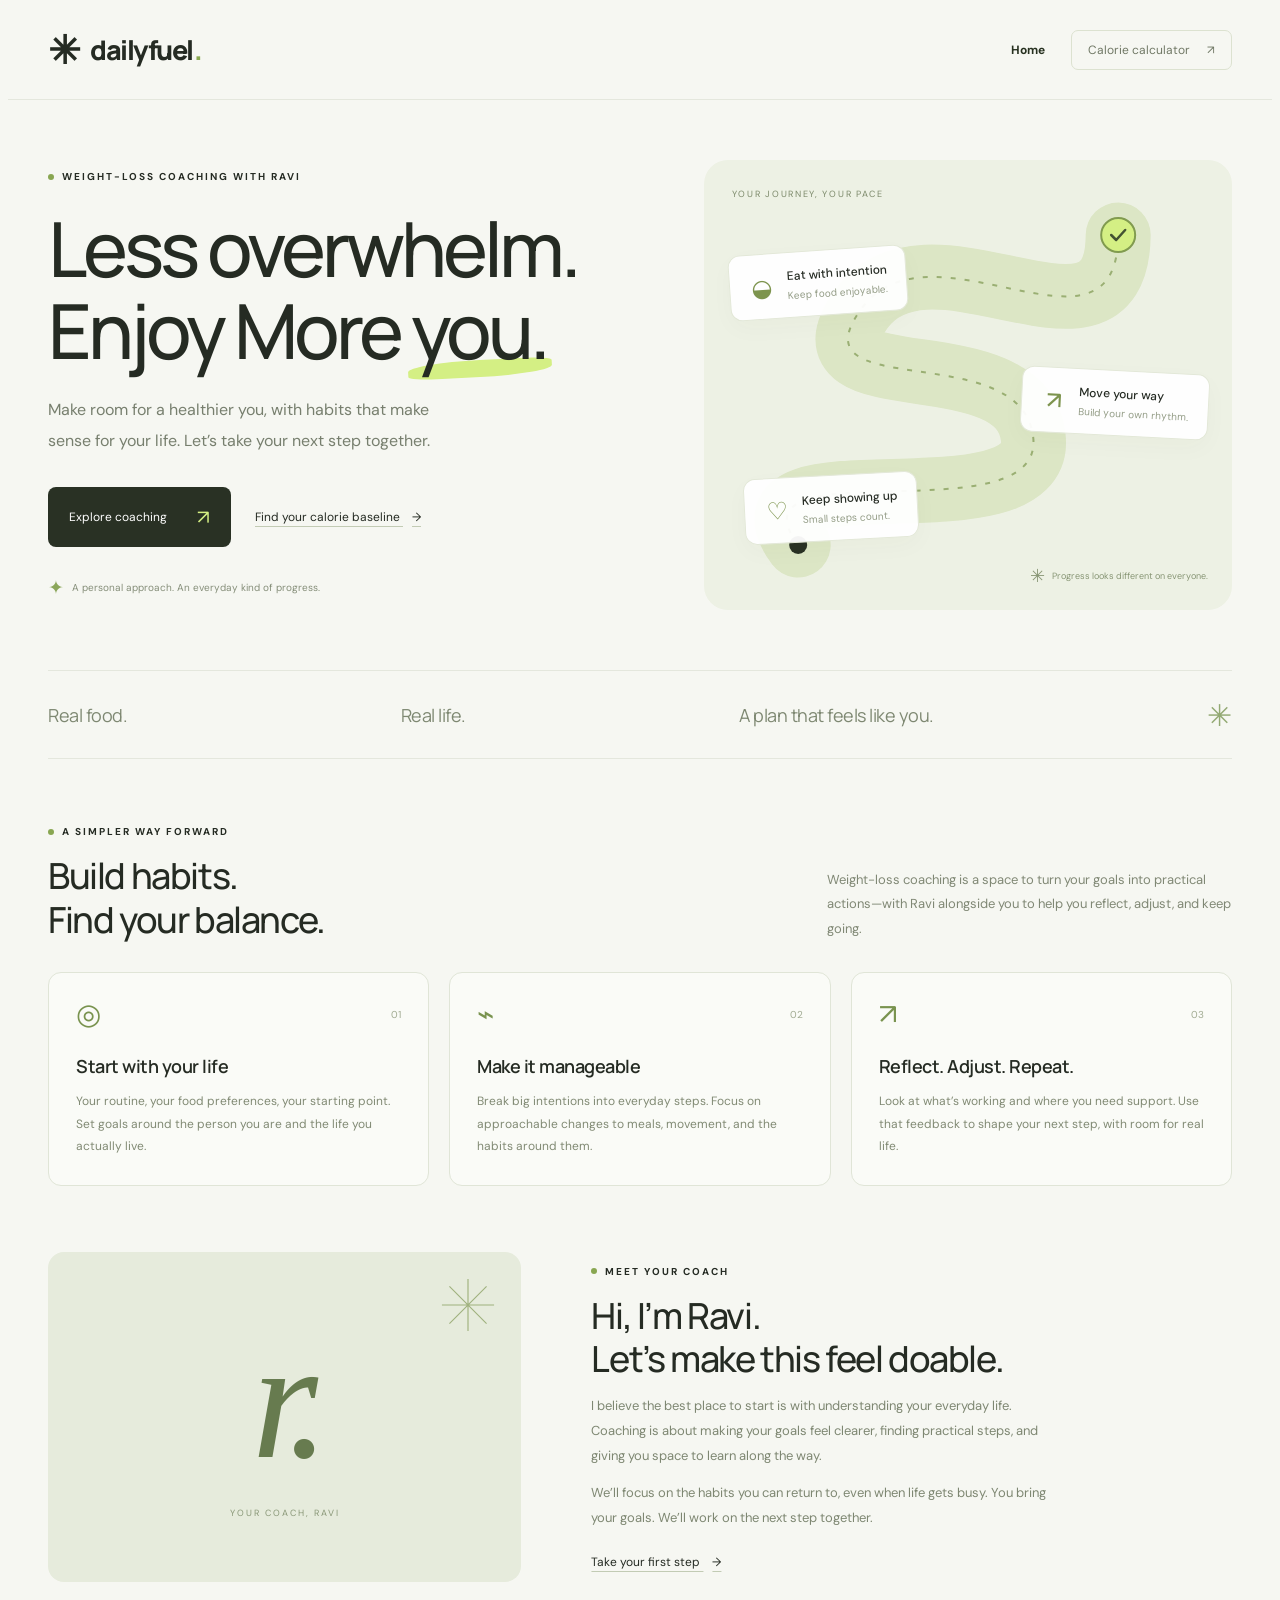
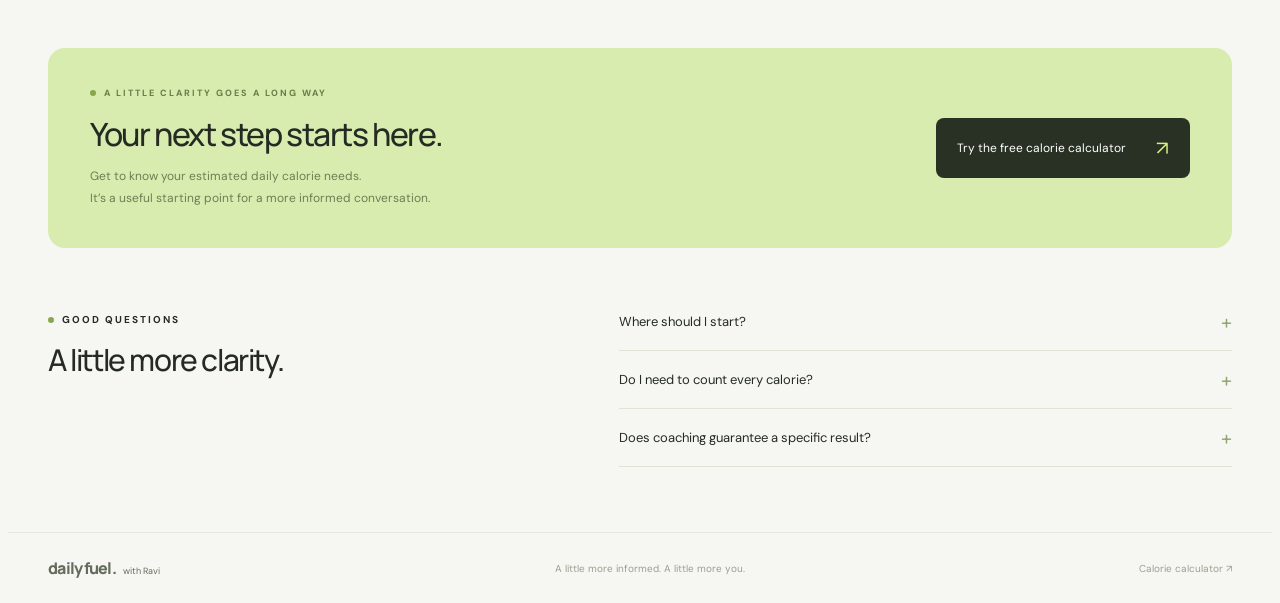
==== index.html @ 8ad629ba "baseline" ====
<!DOCTYPE html>
<html lang="en">
<head>
  <meta charset="UTF-8">
  <meta name="viewport" content="width=device-width, initial-scale=1.0">
  <meta name="theme-color" content="#f6f7f2">
  <meta name="description" content="Weight-loss coaching with Ravi. A practical, personal approach to food, movement, and everyday habits that fit your life.">
  <title>Ravi — Weight-loss Coaching | Daily Fuel</title>
  <link rel="stylesheet" href="styles.css">
</head>
<body class="home-page">
  <header class="site-header">
    <a class="brand" href="index.html" aria-label="Daily Fuel with Ravi home"><span class="brand-icon">✳</span> dailyfuel<span class="brand-dot">.</span></a>
    <nav class="site-nav" aria-label="Main navigation"><a href="index.html" aria-current="page">Home</a><a href="calculator.html">Calorie calculator <span aria-hidden="true">↗</span></a></nav>
  </header>
  <main>
    <section class="coach-hero" aria-labelledby="hero-title">
      <div class="hero-copy">
        <div class="eyebrow"><span></span> WEIGHT-LOSS COACHING WITH RAVI</div>
        <h1 id="hero-title">Less overwhelm.<br>Enjoy More <em>you.</em></h1>
        <p>Make room for a healthier you, with habits that make sense for your life. Let’s take your next step together.</p>
        <div class="hero-actions"><a class="primary-link" href="#coaching">Explore coaching <span aria-hidden="true">↗</span></a><a class="text-link" href="calculator.html">Find your calorie baseline <span aria-hidden="true">→</span></a></div>
        <div class="hero-note"><span aria-hidden="true">✦</span> A personal approach. An everyday kind of progress.</div>
      </div>
      <div class="journey-art" role="img" aria-label="An illustrated winding path through small everyday steps toward your goals">
        <div class="art-label">YOUR JOURNEY, YOUR PACE</div>
        <svg class="journey-path" viewBox="0 0 480 450" fill="none" aria-hidden="true"><path d="M70 385C-5 285 317 378 305 277S63 245 133 149 389 218 390 75" stroke="#dce6c5" stroke-width="65" stroke-linecap="round"/><path d="M70 385C-5 285 317 378 305 277S63 245 133 149 389 218 390 75" stroke="#9aaf73" stroke-width="2" stroke-dasharray="5 9"/><circle cx="70" cy="385" r="9" fill="#293124"/><circle cx="390" cy="75" r="17" fill="#d4ef84" stroke="#819b4f" stroke-width="2"/><path d="m383 75 5 5 9-10" stroke="#435332" stroke-width="2.5" stroke-linecap="round" stroke-linejoin="round"/></svg>
        <div class="habit-chip chip-one"><span aria-hidden="true">◒</span><div>Eat with intention<small>Keep food enjoyable.</small></div></div>
        <div class="habit-chip chip-two"><span aria-hidden="true">↗</span><div>Move your way<small>Build your own rhythm.</small></div></div>
        <div class="habit-chip chip-three"><span aria-hidden="true">♡</span><div>Keep showing up<small>Small steps count.</small></div></div>
        <div class="art-caption"><span aria-hidden="true">✳</span> Progress looks different on everyone.</div>
      </div>
    </section>
    <div class="values-strip" aria-label="Coaching principles"><span>Real food.</span><span>Real life.</span><span>A plan that feels like you.</span><span class="strip-flower" aria-hidden="true">✳</span></div>
    <section class="coaching-section" id="coaching" aria-labelledby="coaching-title">
      <div class="section-intro"><div><div class="eyebrow"><span></span> A SIMPLER WAY FORWARD</div><h2 id="coaching-title">Build habits.<br>Find your balance.</h2></div><p>Weight-loss coaching is a space to turn your goals into practical actions—with Ravi alongside you to help you reflect, adjust, and keep going.</p></div>
      <div class="coaching-grid">
        <article class="coaching-card"><div class="card-top"><span class="coaching-icon" aria-hidden="true">◎</span><span>01</span></div><h3>Start with your life</h3><p>Your routine, your food preferences, your starting point. Set goals around the person you are and the life you actually live.</p></article>
        <article class="coaching-card"><div class="card-top"><span class="coaching-icon" aria-hidden="true">⌁</span><span>02</span></div><h3>Make it manageable</h3><p>Break big intentions into everyday steps. Focus on approachable changes to meals, movement, and the habits around them.</p></article>
        <article class="coaching-card"><div class="card-top"><span class="coaching-icon" aria-hidden="true">↗</span><span>03</span></div><h3>Reflect. Adjust. Repeat.</h3><p>Look at what’s working and where you need support. Use that feedback to shape your next step, with room for real life.</p></article>
      </div>
    </section>
    <section class="coach-about" aria-labelledby="about-title"><div class="coach-monogram" aria-hidden="true"><span>r.</span><div>YOUR COACH, RAVI</div><svg viewBox="0 0 100 100"><path d="M50 5v90M5 50h90M18 18l64 64M18 82l64-64"/></svg></div><div class="about-copy"><div class="eyebrow"><span></span> MEET YOUR COACH</div><h2 id="about-title">Hi, I’m Ravi.<br>Let’s make this feel doable.</h2><p>I believe the best place to start is with understanding your everyday life. Coaching is about making your goals feel clearer, finding practical steps, and giving you space to learn along the way.</p><p>We’ll focus on the habits you can return to, even when life gets busy. You bring your goals. We’ll work on the next step together.</p><a class="text-link" href="#first-step">Take your first step <span aria-hidden="true">→</span></a></div></section>
    <section class="first-step" id="first-step" aria-labelledby="start-title"><div><div class="eyebrow"><span></span> A LITTLE CLARITY GOES A LONG WAY</div><h2 id="start-title">Your next step starts here.</h2><p>Get to know your estimated daily calorie needs.<br>It’s a useful starting point for a more informed conversation.</p></div><a class="primary-link" href="calculator.html">Try the free calorie calculator <span aria-hidden="true">↗</span></a></section>
    <section class="coaching-faq" aria-labelledby="faq-title"><div><div class="eyebrow"><span></span> GOOD QUESTIONS</div><h2 id="faq-title">A little more clarity.</h2></div><div class="faq-items"><details><summary>Where should I start?</summary><p>Explore the coaching approach above, then try the free calorie calculator to get an estimated baseline. Think about your current routine and one change you’d like to work on.</p></details><details><summary>Do I need to count every calorie?</summary><p>The calculator is an optional tool for understanding your estimated energy needs. Coaching also makes room for your preferences, daily routine, and the habits you want to build.</p></details><details><summary>Does coaching guarantee a specific result?</summary><p>No. Everyone’s starting point, circumstances, and progress are different. Coaching focuses on practical steps and ongoing reflection rather than a promised number or deadline.</p></details></div></section>
  </main>
  <footer><a class="footer-brand" href="index.html">dailyfuel. <span>with Ravi</span></a><span>A little more informed. A little more you.</span><a href="calculator.html">Calorie calculator ↗</a></footer>
</body>
</html>
---- styles.css ----
@import url('https://fonts.googleapis.com/css2?family=DM+Sans:wght@400;450;500;550;600;650;700&family=Manrope:wght@400;500;600;650;700;750;800&display=swap');

:root{--bg:#f6f7f2;--ink:#252b23;--muted:#7b8177;--green:#d4ef84;--line:#e4e7dd;--font:'DM Sans',sans-serif}*{box-sizing:border-box}html{scroll-behavior:smooth}body{margin:0;background:var(--bg);color:var(--ink);font-family:var(--font);font-size:14px}button,input,select{font:inherit}button,a,input,select,summary{-webkit-tap-highlight-color:transparent}a{color:inherit}button{cursor:pointer}button:focus-visible,a:focus-visible,summary:focus-visible{outline:3px solid #91ac53;outline-offset:4px}.site-header{max-width:1264px;margin:auto;height:100px;display:flex;align-items:center;justify-content:space-between;padding:0 40px;border-bottom:1px solid var(--line)}.brand{text-decoration:none;font-family:Manrope,sans-serif;font-size:27px;font-weight:800;letter-spacing:-1.5px;display:flex;align-items:center;gap:9px}.brand-icon{font-size:39px;line-height:1;letter-spacing:0}.brand-dot{color:#89a951;margin-left:-8px}.header-link{font-size:12px;text-decoration:none;color:#6f766a}.header-link span{margin-left:19px;font-size:20px;color:var(--ink)}main{max-width:1184px;margin:auto}.intro{position:relative;padding:47px 0 36px}.eyebrow{font-size:10px;letter-spacing:2px;font-weight:700;display:flex;align-items:center;gap:8px}.eyebrow>span{height:6px;width:6px;background:#88a651;border-radius:50%}h1{font-family:Manrope,sans-serif;font-size:58px;line-height:1.12;font-weight:500;letter-spacing:-2.8px;margin:18px 0;position:relative;width:max-content}h1>span{position:relative;z-index:1}h1>svg{position:absolute;width:124px;right:0;bottom:-7px;fill:none;stroke:#b3d65f;stroke-width:5;stroke-linecap:round}.intro>p{font-size:14px;line-height:1.8;color:#787e73;margin:21px 0 0}.intro-stamp{position:absolute;right:55px;top:86px;display:flex;align-items:center;gap:15px;transform:rotate(-7deg)}.intro-stamp svg{width:80px;height:80px;fill:#d4ef84;stroke:#839649;stroke-width:1.2}.intro-stamp span{font-size:13px;line-height:1.7;color:#848b7a}.calculator{display:grid;grid-template-columns:1fr 1fr;overflow:hidden;border:1px solid #e0e4d6;border-radius:22px;box-shadow:0 12px 40px #2e3d1c05;background:#fff}.form-panel{padding:33px 36px 24px}.panel-heading{display:flex;align-items:center;justify-content:space-between;margin-bottom:28px;gap:16px}.step{font-size:9px;letter-spacing:1.6px;font-weight:700;color:#8a9080}h2{font-family:Manrope,sans-serif;font-size:22px;letter-spacing:-.7px;margin:10px 0 0;font-weight:650}.unit-toggle{padding:4px;background:#f2f4ed;border-radius:7px;display:flex;flex-shrink:0}.unit-toggle button{font-size:10px;border:0;background:transparent;padding:7px 11px;color:#8a907e;border-radius:5px}.unit-toggle button.active{color:var(--ink);background:white;box-shadow:0 1px 4px #0000000d;font-weight:600}.field-row{display:grid;grid-template-columns:1fr 1fr;gap:20px;margin-bottom:22px}.field label,.field legend{font-size:12px;font-weight:550;margin-bottom:10px;display:block}.input-wrap{display:flex;border:1px solid #e1e5da;border-radius:8px;background:#fcfdf9;align-items:center;overflow:hidden;height:49px}.input-wrap:focus-within{border-color:#8eac52;box-shadow:0 0 0 3px #d4ef8433}.input-wrap input{width:100%;min-width:0;border:0;outline:none;padding:14px;background:transparent;color:var(--ink);font-size:15px;font-weight:500;appearance:textfield;-moz-appearance:textfield}.input-wrap input::-webkit-inner-spin-button{appearance:none}.input-wrap>span{padding-right:15px;color:#929987;font-size:11px}.gender-field{border:0;padding:0;margin:0;min-width:0}.gender-field legend{padding:0}.info{font-size:9px;color:#939989;display:inline-flex;align-items:center;justify-content:center;border:1px solid #c5cbbb;border-radius:50%;width:12px;height:12px;margin-left:4px}.gender-options{display:flex;gap:8px}.gender-options label{position:relative;flex:1;margin:0;cursor:pointer}.gender-options input{position:absolute;opacity:0}.gender-options span{height:49px;display:flex;align-items:center;justify-content:center;border:1px solid #e1e5da;border-radius:8px;color:#8a907f;font-size:12px}.gender-options input:checked+span{background:#f0f5e5;color:#43532b;border-color:#b9ce8f}.gender-options input:focus-visible+span{outline:3px solid #91ac53;outline-offset:2px}.select-wrap{position:relative}.select-wrap:after{content:'⌄';position:absolute;right:16px;top:12px;pointer-events:none;color:#7d856e}.field select{appearance:none;width:100%;height:49px;border:1px solid #e1e5da;border-radius:8px;padding:0 35px 0 14px;color:#4e5547;background:#fcfdf9;font-size:12px;outline-color:#8eac52}.field-help{font-size:10px;line-height:1.6;color:#929888;margin:8px 0 23px}.calculate-button{width:100%;height:50px;background:var(--ink);color:#fff;border:0;border-radius:8px;font-size:12px;font-weight:500;display:flex;align-items:center;justify-content:space-between;padding:0 19px;transition:background .2s,transform .2s}.calculate-button:hover{background:#414d35;transform:translateY(-1px)}.calculate-button>span{font-size:22px;color:var(--green)}.privacy{font-size:9px;color:#929889;display:flex;gap:6px;align-items:center;justify-content:center;margin:14px 0 0}.privacy svg{height:12px;width:12px;fill:none;stroke:currentColor;stroke-width:1.2}.results-panel{padding:34px 36px 23px;background:#edf2e3;position:relative}.results-top{display:flex;justify-content:space-between;gap:10px}.result-status{display:flex;gap:5px;align-items:center;font-size:8px;letter-spacing:1px;color:#6d7d55}.result-status>span{background:#8eac59;height:5px;width:5px;border-radius:50%}.maintenance{padding:32px 0 26px;text-align:center}.result-label{font-size:12px;color:#6d785f}.main-number{display:flex;justify-content:center;align-items:baseline;gap:9px;margin:9px 0 3px}.main-number>span:first-child{font-family:Manrope,sans-serif;font-size:66px;line-height:1.15;font-weight:600;letter-spacing:-3px}.main-number>span:last-child{font-size:12px;color:#808a72}.maintenance p{font-size:11px;color:#8b927e;margin:7px 0 0}.goal-cards{display:grid;grid-template-columns:1fr 1fr;gap:14px}.goal-card{border:1px solid #dfe6d1;background:#f8faf3;border-radius:12px;padding:16px 20px 17px}.goal-icon{width:27px;height:27px;background:#e8efda;border-radius:50%;display:flex;align-items:center;justify-content:center;font-size:18px;color:#65764c}.goal-card h3{font-size:12px;font-weight:500;margin:12px 0 7px}.goal-number{font-family:Manrope,sans-serif;font-size:33px;font-weight:600;letter-spacing:-1.2px;line-height:1.2}.cal-unit{font-size:10px;color:#919986}.goal-tag{border-top:1px solid #e3e8d9;margin-top:13px;padding-top:11px;color:#7f8c6b;font-size:9px}.result-insight{display:flex;gap:12px;align-items:center;margin-top:22px;border-top:1px solid #dce4d0;padding-top:19px}.result-insight>span{font-size:25px;color:#7d9552}.result-insight p{font-size:11px;line-height:1.8;color:#6f7c5d;margin:0}.result-insight strong{font-weight:400;color:#8d967e}.result-footnote{font-size:9px;color:#98a18d;text-align:center;margin:18px 0 0}.explainers{display:grid;grid-template-columns:1fr 1fr 1fr;gap:37px;padding:37px 0 24px}.explainers article{display:flex;gap:13px;align-items:flex-start}.detail-icon{flex-shrink:0;width:32px;height:32px;background:#edf0e6;display:flex;align-items:center;justify-content:center;border-radius:9px;font-size:23px;color:#778565}.explainers h3{font-size:11px;font-weight:600;margin:2px 0 8px}.explainers p{font-size:10px;line-height:1.9;color:#8a9082;margin:0}.explainers a{text-underline-offset:3px}.method{font-size:10px;color:#838b77;margin:0 0 28px;max-width:760px}.method summary{cursor:pointer;width:fit-content}.method p{line-height:1.9}footer{max-width:1264px;margin:auto;border-top:1px solid var(--line);padding:24px 40px;display:flex;align-items:center;justify-content:space-between;color:#9aa08f;font-size:10px}.footer-brand{font-family:Manrope,sans-serif;font-size:16px;font-weight:800;letter-spacing:-.7px;color:#646c5d}.results-panel.refreshed{animation:refresh .5s ease}@keyframes refresh{50%{background:#e0eccb}}@media(min-width:1500px){main{padding-top:20px}.intro{padding-top:60px;padding-bottom:48px}.site-header{height:110px}}@media(max-width:1250px){main{margin:0 48px}.site-header,footer{margin:0 24px;padding-left:24px;padding-right:24px}.form-panel,.results-panel{padding-left:26px;padding-right:26px}.panel-heading{gap:8px}h2{font-size:20px}}@media(max-width:900px){main{margin:0 28px}.calculator{grid-template-columns:1fr 1fr}.form-panel,.results-panel{padding:26px 20px}.panel-heading{flex-wrap:wrap;gap:15px;margin-bottom:22px}.intro-stamp{right:0}.field-row{gap:12px}.main-number>span:first-child{font-size:52px}.main-number{flex-wrap:wrap;gap:4px}.goal-card{padding:15px 12px}.goal-number{font-size:29px}.results-top{flex-wrap:wrap}.maintenance{padding-top:48px}.explainers{gap:20px}.explainers article{gap:9px}.detail-icon{width:27px;height:27px}.header-link{font-size:10px}}@media(max-width:680px){.site-header{height:80px;margin:0 20px;padding:0}.brand{font-size:24px}.brand-icon{font-size:32px}.header-link{font-size:0}.header-link span{font-size:22px}main{margin:0 20px}.intro{padding:34px 0 30px}h1{font-size:43px;letter-spacing:-2px}.intro>p{font-size:12px;max-width:330px}.intro-stamp{display:none}.eyebrow{font-size:9px}.desktop-break{display:none}.calculator{grid-template-columns:1fr;border-radius:17px}.form-panel{padding:27px 23px 24px}.results-panel{padding:27px 23px}.panel-heading{flex-wrap:nowrap;gap:10px}h2{font-size:19px}.unit-toggle button{padding:7px 8px}.field-row{gap:16px}.maintenance{padding:27px 0}.main-number>span:first-child{font-size:66px}.goal-card{padding:18px}.goal-number{font-size:33px}.explainers{grid-template-columns:1fr;gap:23px;padding:30px 2px}.explainers h3{font-size:12px}.explainers p{font-size:11px}.detail-icon{width:34px;height:34px}.explainers article{gap:14px}.method{font-size:11px}footer{margin:0 20px;padding:21px 0;gap:12px;flex-wrap:wrap}footer>span:last-child{display:none}.privacy{font-size:8px}}@media(prefers-reduced-motion:reduce){*,*:before,*:after{scroll-behavior:auto!important;animation:none!important;transition:none!important}}

/* Shared navigation and Ravi coaching homepage */
.site-nav{display:flex;align-items:center;gap:26px}.site-nav a{text-decoration:none;font-size:12px;color:#707865;padding:10px 0;white-space:nowrap}.site-nav a[aria-current=page]{color:#273120;font-weight:700}.site-nav a:hover{color:#526c2b}.site-nav a:last-child{padding:11px 16px;border:1px solid #dce2d0;border-radius:7px}.site-nav a:last-child[aria-current=page]{background:#eaf0de}.site-nav a span{margin-left:14px}.home-page h1{font-size:76px;line-height:1.08;letter-spacing:-4px;margin:24px 0}.home-page h1 em{font-style:normal;position:relative;z-index:0}.home-page h1 em:after{content:'';position:absolute;height:17px;bottom:5px;left:-3px;right:-5px;background:var(--green);z-index:-1;border-radius:50% 20%;transform:rotate(-3deg)}.coach-hero{display:grid;grid-template-columns:1.15fr 1fr;gap:48px;align-items:center;padding:60px 0}.hero-copy>p{font-size:16px;color:#777f6e;line-height:1.9;max-width:425px}.hero-actions{display:flex;align-items:center;gap:24px;margin-top:31px;flex-wrap:wrap}.primary-link{display:inline-flex;justify-content:space-between;align-items:center;gap:30px;padding:17px 21px;background:#293124;color:white;border-radius:8px;text-decoration:none;font-size:12px;transition:background .2s,transform .2s}.primary-link:hover{background:#485c33;transform:translateY(-2px)}.primary-link>span{color:var(--green);font-size:20px}.text-link{font-size:12px;text-underline-offset:5px;text-decoration-color:#c2cbb4}.text-link>span{margin-left:9px}.hero-note{font-size:10px;color:#858e79;margin-top:28px;display:flex;align-items:center;gap:8px}.hero-note>span{color:#8ba65a;font-size:19px}.journey-art{position:relative;height:450px;border-radius:24px;background:#edf1e4;overflow:hidden}.art-label{position:absolute;top:28px;left:28px;font-size:9px;letter-spacing:1.7px;color:#7c896a}.journey-path{width:100%;height:100%;position:absolute;inset:0}.habit-chip{display:flex;gap:12px;align-items:center;position:absolute;padding:15px 19px;background:#fffffff2;border:1px solid #e3e8d8;border-radius:12px;box-shadow:0 8px 25px #3a4d1d07;font-size:12px;font-weight:500}.habit-chip>span{font-size:24px;color:#7d944e;width:26px;text-align:center}.habit-chip small{display:block;margin-top:5px;font-size:10px;color:#939c86;font-weight:400}.chip-one{top:90px;left:25px;transform:rotate(-4deg)}.chip-two{top:210px;right:23px;transform:rotate(3deg)}.chip-three{bottom:69px;left:40px;transform:rotate(-3deg)}.art-caption{position:absolute;bottom:22px;right:24px;font-size:9px;color:#879574;display:flex;align-items:center;gap:7px}.art-caption>span{font-size:18px}.values-strip{border-top:1px solid var(--line);border-bottom:1px solid var(--line);display:flex;justify-content:space-between;align-items:center;gap:20px;padding:23px 0;font-family:Manrope,sans-serif;font-size:18px;letter-spacing:-.5px;color:#7e8872}.strip-flower{font-size:30px;color:#93a973}.coaching-section{padding:66px 0}.section-intro{display:flex;justify-content:space-between;align-items:flex-end;gap:45px;margin-bottom:30px}.home-page h2{font-size:36px;line-height:1.22;letter-spacing:-1.4px;font-weight:500;margin-top:16px}.section-intro>p{max-width:405px;color:#808875;font-size:13px;line-height:1.9;margin:0}.coaching-grid{display:grid;grid-template-columns:repeat(3,1fr);gap:20px}.coaching-card{border:1px solid #e0e5d7;background:#fafbf7;padding:27px;border-radius:13px}.card-top{display:flex;justify-content:space-between;align-items:center;color:#a0aa91;font-size:10px}.coaching-icon{font-size:29px;line-height:1;color:#79934f}.coaching-card h3{font-family:Manrope,sans-serif;font-size:18px;letter-spacing:-.5px;font-weight:600;margin:25px 0 12px}.coaching-card p{font-size:12px;line-height:1.9;color:#818a74;margin:0}.coach-about{display:grid;grid-template-columns:.85fr 1.15fr;gap:70px;align-items:center;padding:0 0 66px}.coach-monogram{height:330px;background:#e6ebdc;border-radius:16px;position:relative;display:flex;flex-direction:column;align-items:center;justify-content:center;overflow:hidden}.coach-monogram>span{font-family:Georgia,serif;font-style:italic;font-size:170px;line-height:1;color:#677b4f;letter-spacing:-12px}.coach-monogram>div{font-size:9px;letter-spacing:2px;color:#899777;margin-top:22px}.coach-monogram svg{position:absolute;top:24px;right:24px;width:58px;stroke:#a0b27f;stroke-width:2}.about-copy>p{font-size:13px;line-height:1.9;color:#7e8772;max-width:470px}.about-copy .text-link{display:inline-block;margin-top:10px}.first-step{background:#d9ecaf;border-radius:17px;padding:39px 42px;display:flex;justify-content:space-between;align-items:center;gap:30px}.first-step .eyebrow{font-size:9px;color:#677b47}.first-step h2{font-size:32px}.first-step p{font-size:12px;line-height:1.8;color:#6d7e54;margin-bottom:0}.first-step .primary-link{flex-shrink:0}.coaching-faq{display:grid;grid-template-columns:1fr 1.2fr;gap:60px;padding:65px 0}.coaching-faq h2{font-size:30px}.faq-items details{border-bottom:1px solid #dfe5d5;padding:20px 0}.faq-items details:first-child{padding-top:0}.faq-items summary{cursor:pointer;font-size:13px;list-style:none;padding-right:25px;position:relative}.faq-items summary::-webkit-details-marker{display:none}.faq-items summary:after{content:'+';position:absolute;right:0;color:#91a471;font-size:20px;top:-4px}.faq-items details[open] summary:after{content:'−'}.faq-items p{color:#808975;font-size:12px;line-height:1.9;margin:15px 0 0}.home-page footer a{text-decoration:none}.footer-brand>span{font-family:var(--font);font-size:9px;letter-spacing:0;font-weight:400;margin-left:5px}section[id]{scroll-margin-top:25px}
@media(max-width:1100px){.home-page h1{font-size:62px;letter-spacing:-3px}.coach-hero{gap:25px}.hero-actions{gap:20px}.coach-about{gap:35px}.first-step{padding:32px}.first-step h2{font-size:28px}.habit-chip{padding:13px}.chip-two{right:12px}.chip-three{left:20px}.coaching-card{padding:22px}.coaching-card h3{font-size:16px}}
@media(max-width:800px){.coach-hero{grid-template-columns:1fr;padding:40px 0;gap:35px}.home-page h1{font-size:65px}.hero-copy>p{max-width:470px}.journey-art{max-width:520px;width:100%;margin:0 auto;height:400px}.journey-path{height:450px}.chip-one{left:35px}.chip-three{bottom:50px;left:40px}.chip-two{right:35px;top:185px}.values-strip{font-size:15px}.section-intro{align-items:flex-start;gap:25px}.section-intro>p{max-width:300px}.home-page h2{font-size:30px}.coaching-grid{gap:12px}.coaching-card{padding:18px}.coach-about{grid-template-columns:.8fr 1.2fr;gap:25px}.coach-monogram{height:340px}.first-step{align-items:flex-start;flex-direction:column;gap:22px}.coaching-faq{gap:30px}.site-nav{gap:18px}}
@media(max-width:540px){.site-nav{gap:13px}.site-nav a{font-size:10px}.site-nav a:last-child{padding:9px}.site-nav a span{display:none}.brand{font-size:21px;gap:5px}.brand-icon{font-size:29px}.home-page h1{font-size:54px;letter-spacing:-2.8px}.coach-hero{padding:35px 0}.hero-copy .eyebrow{font-size:8px;letter-spacing:1.5px}.hero-copy>p{font-size:14px}.hero-actions{gap:22px}.hero-note{font-size:9px}.journey-art{height:370px}.journey-path{height:390px}.habit-chip{font-size:11px;padding:12px}.habit-chip small{font-size:9px}.chip-one{left:20px;top:80px}.chip-two{top:167px;right:15px}.chip-three{left:23px;bottom:55px}.art-label{font-size:8px}.art-caption{font-size:8px;right:16px}.values-strip{flex-wrap:wrap;gap:13px;font-size:13px;padding:20px 0}.strip-flower{font-size:22px}.section-intro{flex-direction:column;gap:19px}.section-intro>p{max-width:none;font-size:12px}.coaching-section{padding:40px 0}.coaching-grid{grid-template-columns:1fr;gap:14px}.coaching-card{padding:24px}.coaching-card h3{font-size:19px;margin-top:18px}.coach-about{grid-template-columns:1fr;gap:28px;padding-bottom:40px}.coach-monogram{height:250px}.coach-monogram>span{font-size:140px}.first-step{padding:28px 23px}.first-step .eyebrow{font-size:8px;letter-spacing:1.1px}.first-step h2{font-size:28px}.first-step .primary-link{width:100%;font-size:11px;gap:15px}.coaching-faq{grid-template-columns:1fr;gap:28px;padding:40px 0}.home-page footer>span{width:100%;order:3;font-size:9px}.home-page footer>a:last-child{font-size:9px}}
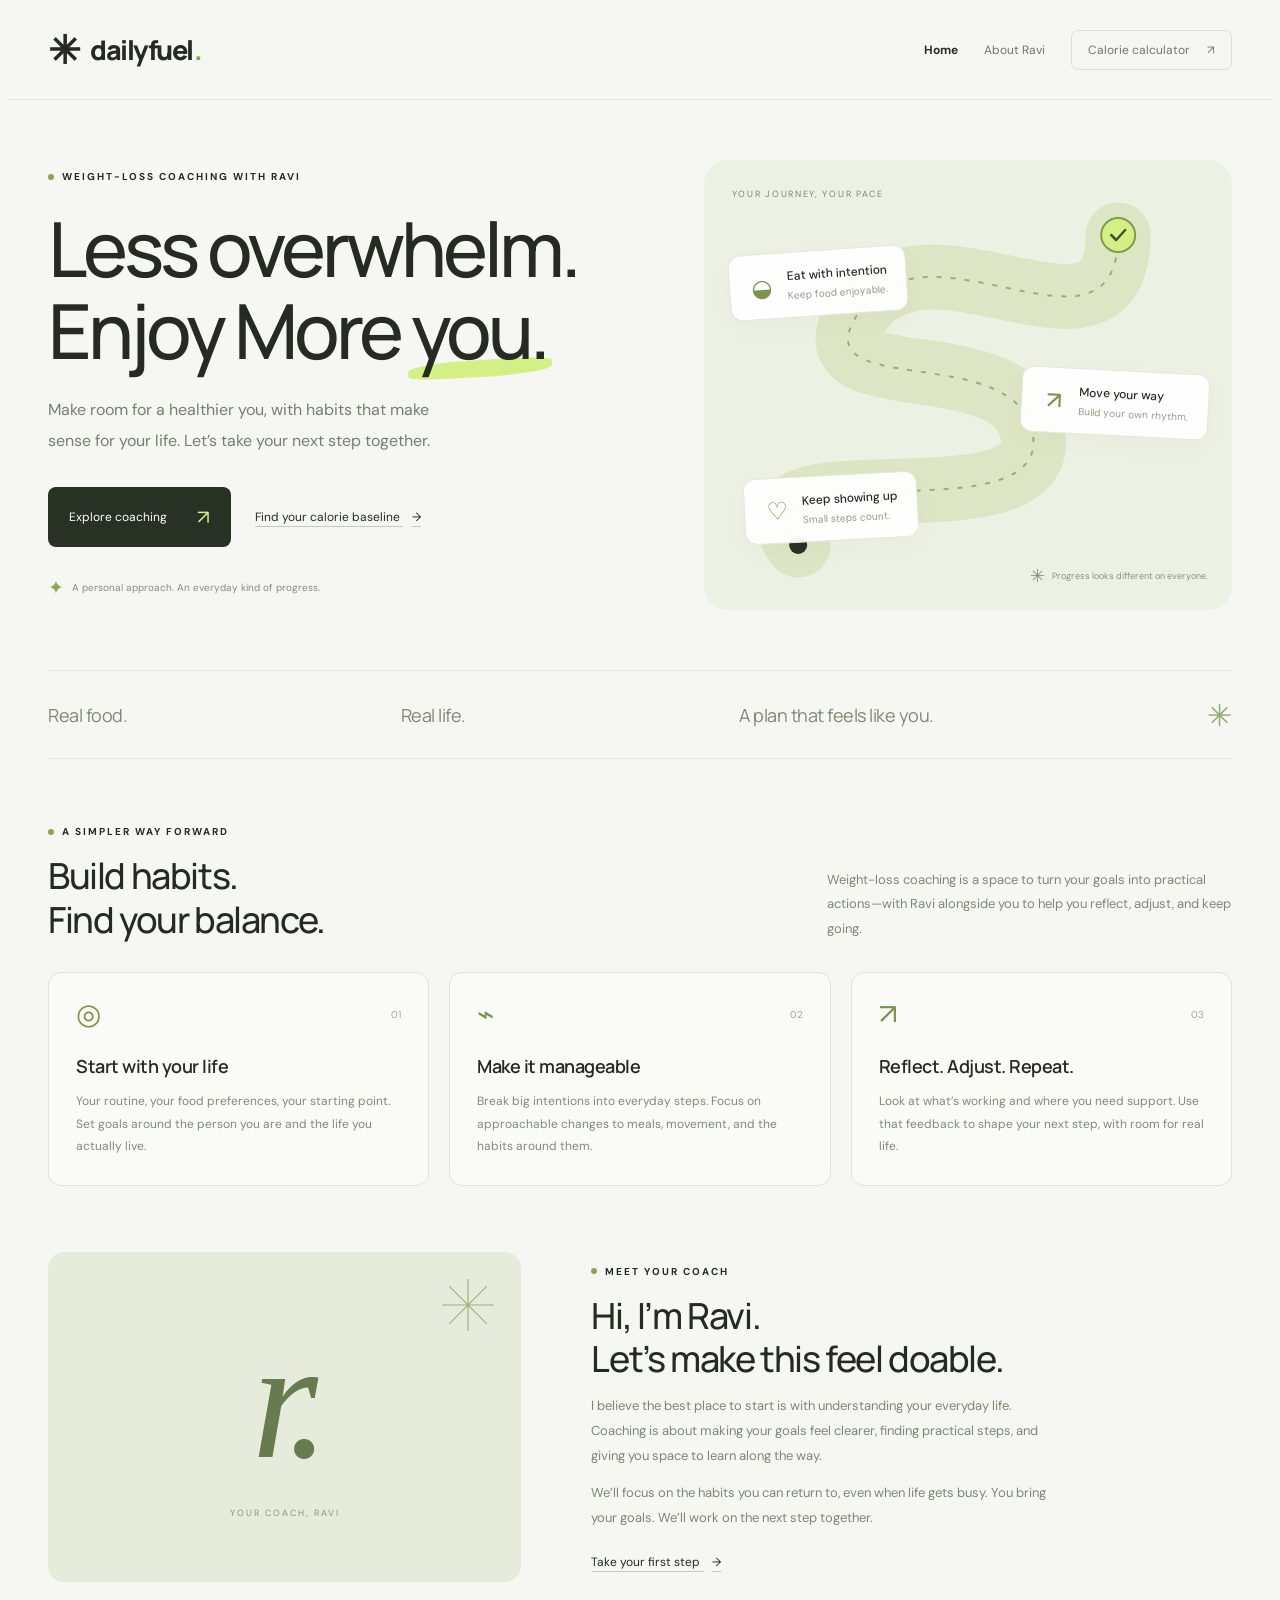
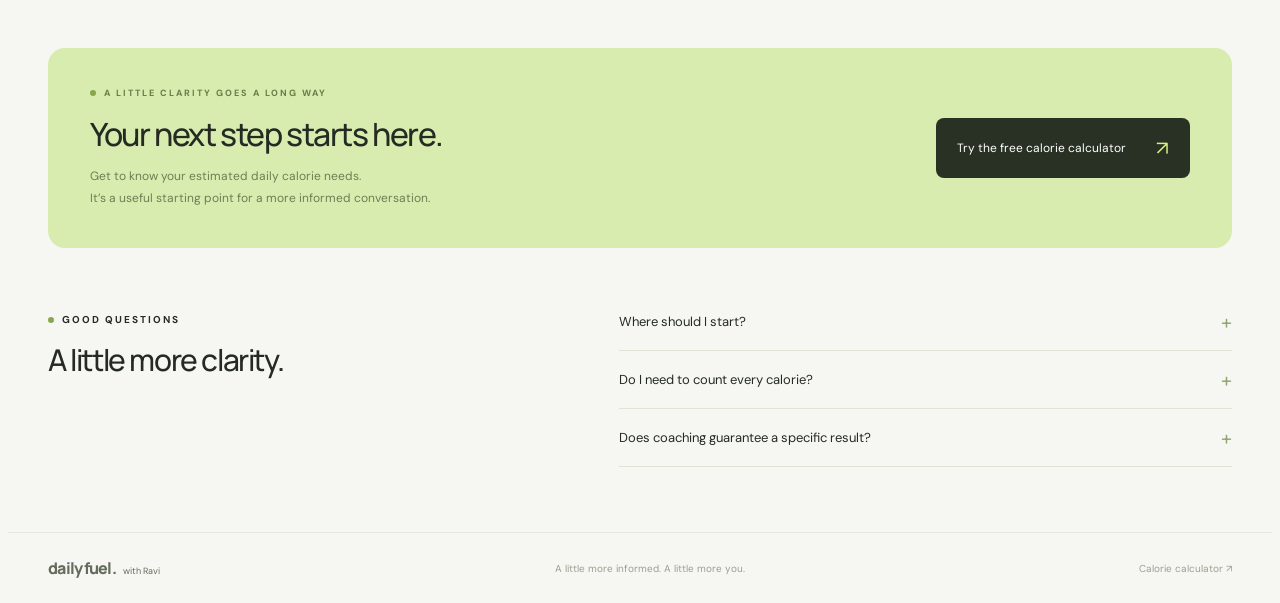
==== commit 25855e53: "about page supporting changes" ====
--- a/index.html
+++ b/index.html
@@ -11,7 +11,7 @@
 <body class="home-page">
   <header class="site-header">
     <a class="brand" href="index.html" aria-label="Daily Fuel with Ravi home"><span class="brand-icon">✳</span> dailyfuel<span class="brand-dot">.</span></a>
-    <nav class="site-nav" aria-label="Main navigation"><a href="index.html" aria-current="page">Home</a><a href="calculator.html">Calorie calculator <span aria-hidden="true">↗</span></a></nav>
+    <nav class="site-nav" aria-label="Main navigation"><a href="index.html" aria-current="page">Home</a><a href="about.html">About Ravi</a><a href="calculator.html">Calorie calculator <span aria-hidden="true">↗</span></a></nav>
   </header>
   <main>
     <section class="coach-hero" aria-labelledby="hero-title">
--- a/styles.css
+++ b/styles.css
@@ -7,3 +7,13 @@
 @media(max-width:1100px){.home-page h1{font-size:62px;letter-spacing:-3px}.coach-hero{gap:25px}.hero-actions{gap:20px}.coach-about{gap:35px}.first-step{padding:32px}.first-step h2{font-size:28px}.habit-chip{padding:13px}.chip-two{right:12px}.chip-three{left:20px}.coaching-card{padding:22px}.coaching-card h3{font-size:16px}}
 @media(max-width:800px){.coach-hero{grid-template-columns:1fr;padding:40px 0;gap:35px}.home-page h1{font-size:65px}.hero-copy>p{max-width:470px}.journey-art{max-width:520px;width:100%;margin:0 auto;height:400px}.journey-path{height:450px}.chip-one{left:35px}.chip-three{bottom:50px;left:40px}.chip-two{right:35px;top:185px}.values-strip{font-size:15px}.section-intro{align-items:flex-start;gap:25px}.section-intro>p{max-width:300px}.home-page h2{font-size:30px}.coaching-grid{gap:12px}.coaching-card{padding:18px}.coach-about{grid-template-columns:.8fr 1.2fr;gap:25px}.coach-monogram{height:340px}.first-step{align-items:flex-start;flex-direction:column;gap:22px}.coaching-faq{gap:30px}.site-nav{gap:18px}}
 @media(max-width:540px){.site-nav{gap:13px}.site-nav a{font-size:10px}.site-nav a:last-child{padding:9px}.site-nav a span{display:none}.brand{font-size:21px;gap:5px}.brand-icon{font-size:29px}.home-page h1{font-size:54px;letter-spacing:-2.8px}.coach-hero{padding:35px 0}.hero-copy .eyebrow{font-size:8px;letter-spacing:1.5px}.hero-copy>p{font-size:14px}.hero-actions{gap:22px}.hero-note{font-size:9px}.journey-art{height:370px}.journey-path{height:390px}.habit-chip{font-size:11px;padding:12px}.habit-chip small{font-size:9px}.chip-one{left:20px;top:80px}.chip-two{top:167px;right:15px}.chip-three{left:23px;bottom:55px}.art-label{font-size:8px}.art-caption{font-size:8px;right:16px}.values-strip{flex-wrap:wrap;gap:13px;font-size:13px;padding:20px 0}.strip-flower{font-size:22px}.section-intro{flex-direction:column;gap:19px}.section-intro>p{max-width:none;font-size:12px}.coaching-section{padding:40px 0}.coaching-grid{grid-template-columns:1fr;gap:14px}.coaching-card{padding:24px}.coaching-card h3{font-size:19px;margin-top:18px}.coach-about{grid-template-columns:1fr;gap:28px;padding-bottom:40px}.coach-monogram{height:250px}.coach-monogram>span{font-size:140px}.first-step{padding:28px 23px}.first-step .eyebrow{font-size:8px;letter-spacing:1.1px}.first-step h2{font-size:28px}.first-step .primary-link{width:100%;font-size:11px;gap:15px}.coaching-faq{grid-template-columns:1fr;gap:28px;padding:40px 0}.home-page footer>span{width:100%;order:3;font-size:9px}.home-page footer>a:last-child{font-size:9px}}
+
+.about-page .coach-hero > .coach-monogram { height: 420px; }
+.about-page .first-step { margin-bottom: 55px; }
+.about-conversation { border-top: 1px solid var(--line); padding-top: 45px; }
+@media(max-width:540px) {
+  .site-header { height: auto; min-height: 80px; flex-wrap: wrap; gap: 8px; padding: 16px 0; }
+  .site-nav { flex-wrap: wrap; gap: 14px; }
+  .about-page .coach-hero > .coach-monogram { height: 270px; }
+  .about-page .first-step { margin-bottom: 35px; }
+}
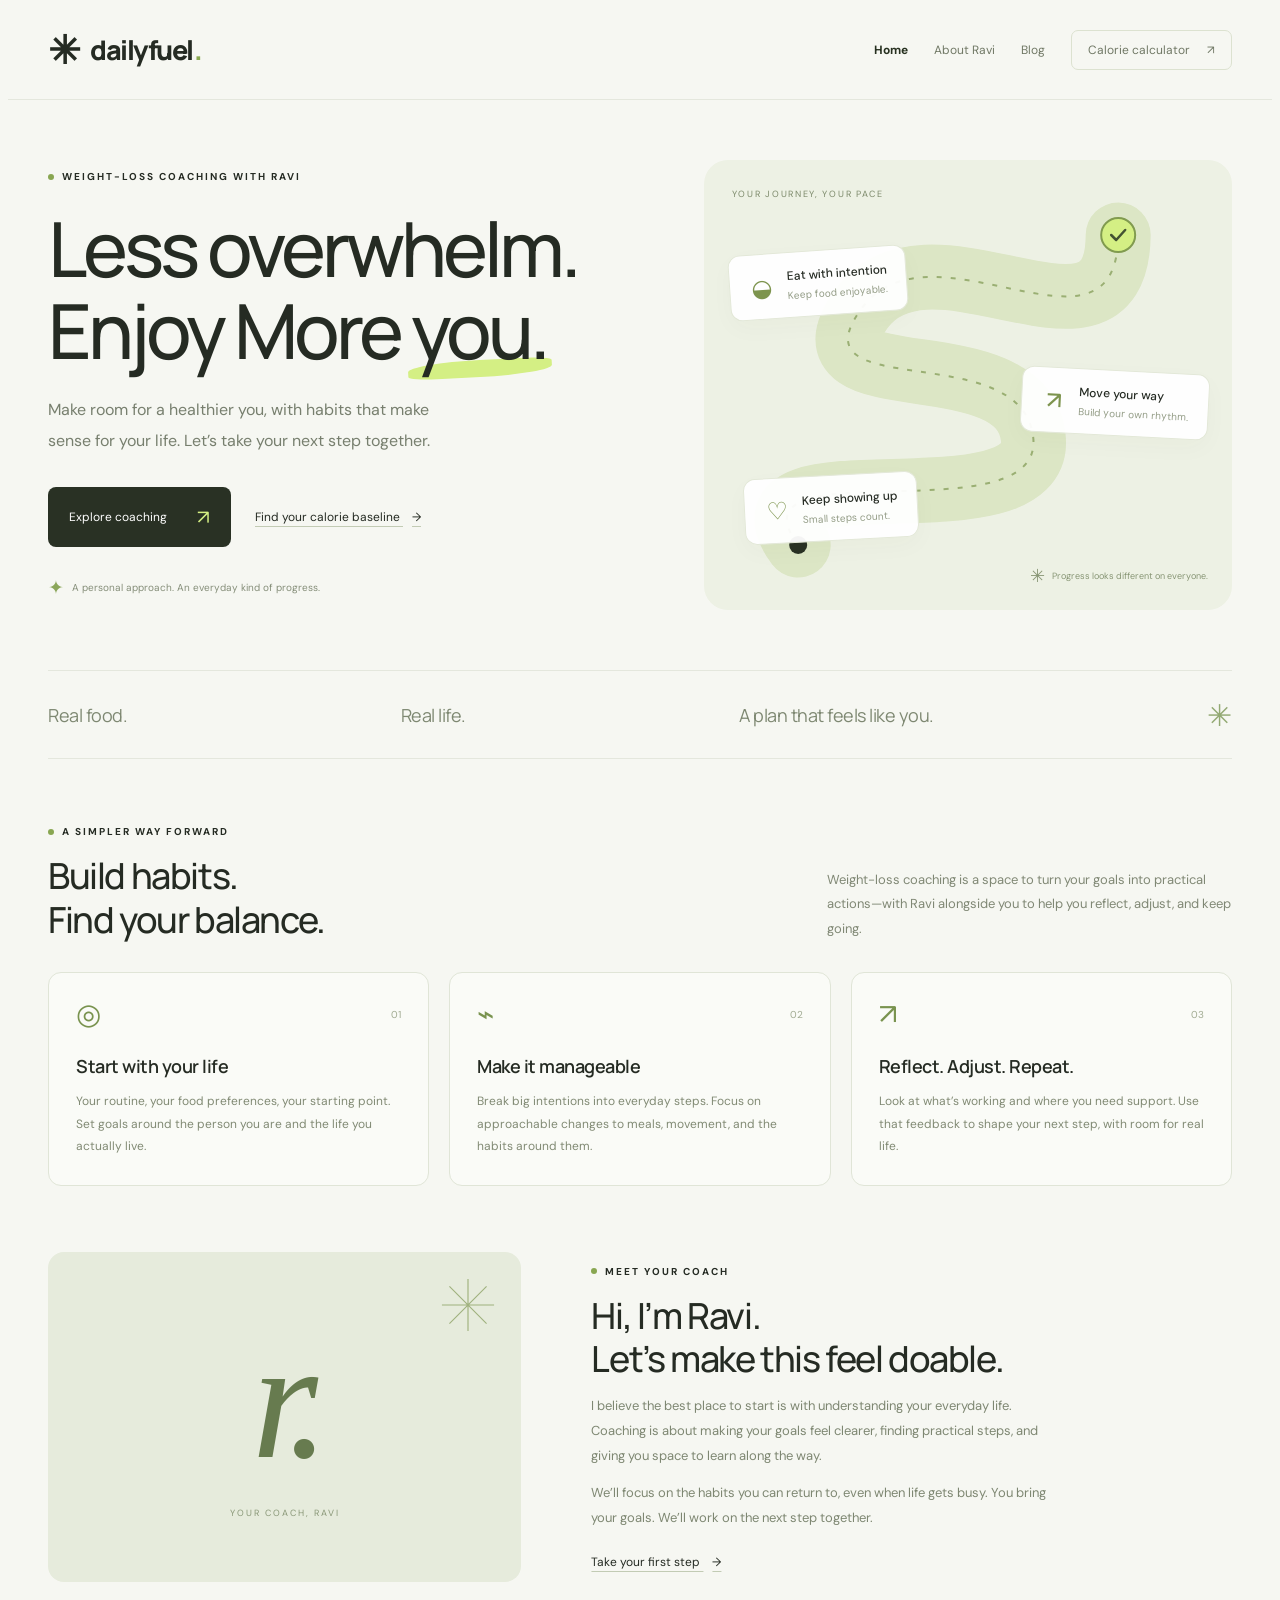
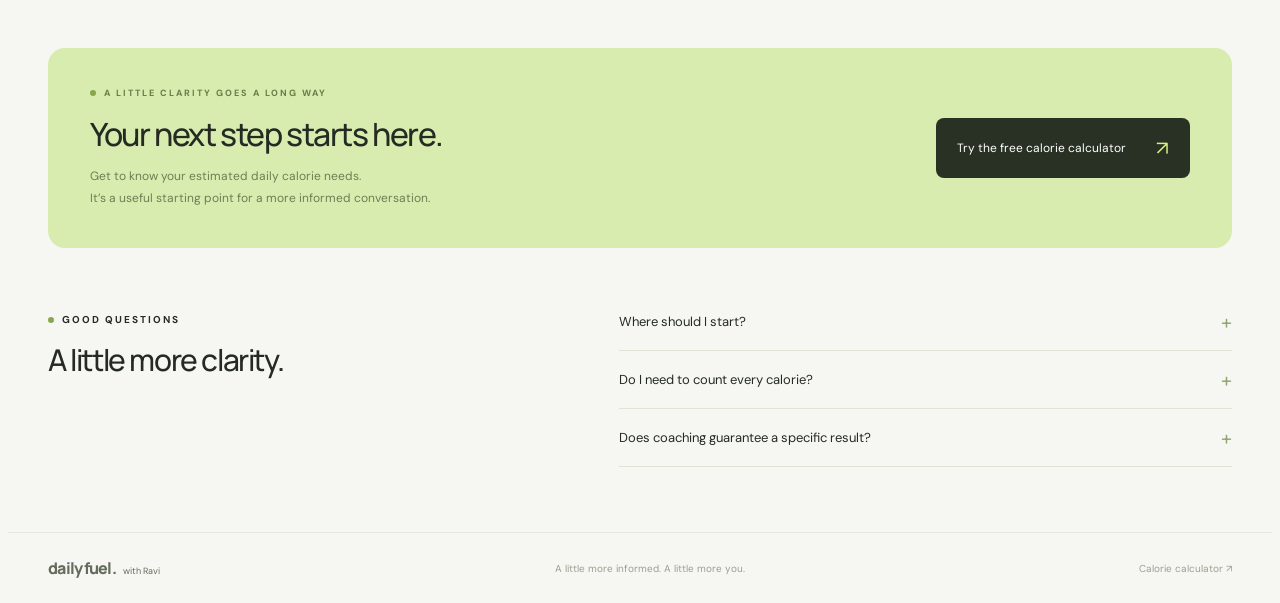
==== commit 1b49f9cd: "Blog section added" ====
--- a/index.html
+++ b/index.html
@@ -11,7 +11,7 @@
 <body class="home-page">
   <header class="site-header">
     <a class="brand" href="index.html" aria-label="Daily Fuel with Ravi home"><span class="brand-icon">✳</span> dailyfuel<span class="brand-dot">.</span></a>
-    <nav class="site-nav" aria-label="Main navigation"><a href="index.html" aria-current="page">Home</a><a href="about.html">About Ravi</a><a href="calculator.html">Calorie calculator <span aria-hidden="true">↗</span></a></nav>
+    <nav class="site-nav" aria-label="Main navigation"><a href="index.html" aria-current="page">Home</a><a href="about.html">About Ravi</a><a href="blog.html">Blog</a><a href="calculator.html">Calorie calculator <span aria-hidden="true">↗</span></a></nav>
   </header>
   <main>
     <section class="coach-hero" aria-labelledby="hero-title">
--- a/styles.css
+++ b/styles.css
@@ -17,3 +17,9 @@
   .about-page .coach-hero > .coach-monogram { height: 270px; }
   .about-page .first-step { margin-bottom: 35px; }
 }
+
+/* Blog listing and long-form articles */
+.blog-intro{padding:58px 0 42px}.blog-page .blog-intro h1{font-size:64px;letter-spacing:-3px}.blog-intro em{font-style:normal;color:#799247}.blog-intro>p{color:#7b856f;font-size:15px;line-height:1.9;margin-top:22px}.blog-section-heading{display:flex;justify-content:space-between;align-items:center;gap:20px;border-top:1px solid var(--line);padding:26px 0}.blog-section-heading h2{font-size:20px;margin:0;letter-spacing:-.5px}.blog-section-heading>span{font-size:9px;letter-spacing:1.5px;color:#8b967d}.blog-grid{display:grid;grid-template-columns:repeat(3,minmax(0,1fr));gap:22px}.blog-card{border:1px solid #dfe5d5;border-radius:15px;overflow:hidden;background:#fcfdf9;display:flex;flex-direction:column}.blog-card-art{background:#e8eedc;min-height:170px;display:flex;align-items:center;justify-content:space-between;padding:27px 30px;gap:20px}.blog-card-art>span:first-child{font-size:88px;color:#8b9f6a;line-height:1}.blog-card:nth-child(2) .blog-card-art{background:#e7eadd}.blog-card:nth-child(3) .blog-card-art{background:#edf0de}.art-word{font-family:Manrope,sans-serif;font-size:20px;letter-spacing:-.8px;line-height:1.4;color:#73855b}.blog-card-copy{padding:26px;flex:1;display:flex;flex-direction:column}.post-category{font-size:9px;letter-spacing:1.4px;color:#7b8c62;font-weight:600}.blog-card h2{font-size:23px;line-height:1.35;margin:15px 0 12px;letter-spacing:-.7px}.blog-card h2 a{text-decoration:none}.blog-card h2 a:hover{text-decoration:underline;text-underline-offset:4px}.blog-card p{font-size:12px;line-height:1.9;color:#7b856f;margin:0 0 25px}.blog-card-bottom{display:flex;justify-content:space-between;gap:10px;align-items:center;margin-top:auto;border-top:1px solid #e4e8dc;padding-top:17px;font-size:10px}.blog-card-bottom>span{color:#8a957c}.blog-card-bottom a{text-underline-offset:4px;white-space:nowrap}.blog-page .first-step{margin:48px 0 55px}.blog-post{max-width:760px;margin:0 auto}.post-header{padding:45px 0 30px;border-bottom:1px solid var(--line)}.post-header>.text-link{display:inline-block;margin-bottom:35px;color:#7d896d}.blog-page .post-header h1{width:auto;font-size:49px;letter-spacing:-2px;line-height:1.17;margin:20px 0}.post-deck{font-size:17px;line-height:1.8;color:#7d876f;max-width:660px}.post-byline{display:flex;align-items:center;gap:10px;font-size:11px;color:#7c886d;margin-top:25px}.author-mark{display:flex;align-items:center;justify-content:center;width:35px;height:35px;background:#e4edcf;border-radius:50%;font-family:Georgia,serif;font-style:italic;font-size:25px;color:#748a50}.post-content{font-size:16px;line-height:1.95;padding:20px 0 35px;color:#606c53}.post-content>p{margin:19px 0}.blog-page .post-content h2{font-size:26px;letter-spacing:-.8px;margin:37px 0 12px;color:var(--ink)}.post-content a{text-underline-offset:4px}.post-takeaway{background:#eaf0dd;border-left:3px solid #a6bf72;padding:23px 27px;margin:30px 0;border-radius:0 10px 10px 0}.post-takeaway strong{font-family:Manrope,sans-serif;font-size:19px;font-weight:600;color:#4b5f36}.post-takeaway p{font-size:14px;line-height:1.9;margin:10px 0 0}.related-posts{max-width:760px;margin:0 auto 55px;border-top:1px solid var(--line);padding-top:32px}.related-posts h2{font-size:25px}.related-posts ul{padding:0;list-style:none;margin:23px 0}.related-posts li{border-bottom:1px solid var(--line)}.related-posts li a{display:flex;justify-content:space-between;gap:20px;text-decoration:none;padding:18px 0;font-size:14px}.related-posts li a:hover{text-decoration:underline;text-underline-offset:4px}
+@media(max-width:1000px){.blog-grid{gap:15px}.blog-card-copy{padding:20px}.blog-card-art{padding:23px 20px;gap:15px}.art-word{font-size:17px}.blog-card-art>span:first-child{font-size:70px}.blog-card h2{font-size:21px}.blog-card-bottom{align-items:flex-start;flex-direction:column;gap:12px}}
+@media(max-width:800px){.site-header{height:auto;min-height:100px;flex-wrap:wrap;gap:15px;padding-top:18px;padding-bottom:18px}.site-nav{flex-wrap:wrap}.blog-grid{grid-template-columns:1fr}.blog-card{display:grid;grid-template-columns:.7fr 1.3fr}.blog-card-art{min-height:230px;flex-direction:column;justify-content:center;gap:20px}.art-word{text-align:center}.blog-card-bottom{flex-direction:row;align-items:center}.blog-card h2{font-size:25px}.blog-page .blog-intro h1{font-size:55px}.blog-intro{padding-top:40px}.blog-page .post-header h1{font-size:43px}}
+@media(max-width:540px){.site-header{min-height:80px}.site-nav{width:100%;justify-content:space-between;gap:10px}.blog-page .blog-intro h1{font-size:43px;letter-spacing:-2px;width:auto}.blog-intro>p{font-size:13px}.blog-section-heading{align-items:flex-start;flex-direction:column;gap:12px}.blog-section-heading h2{font-size:20px}.blog-card{display:flex}.blog-card-art{min-height:150px;flex-direction:row;justify-content:space-between;padding:20px 30px}.art-word{text-align:left;font-size:21px}.blog-card-copy{padding:24px}.blog-card h2{font-size:24px}.blog-card-bottom{flex-wrap:wrap}.post-header{padding-top:28px}.blog-page .post-header h1{font-size:36px;letter-spacing:-1.5px}.post-deck{font-size:15px}.post-content{font-size:15px;line-height:1.9}.blog-page .post-content h2{font-size:24px}.post-takeaway{padding:20px}.related-posts h2{font-size:24px}.blog-page .first-step{margin:35px 0}}
